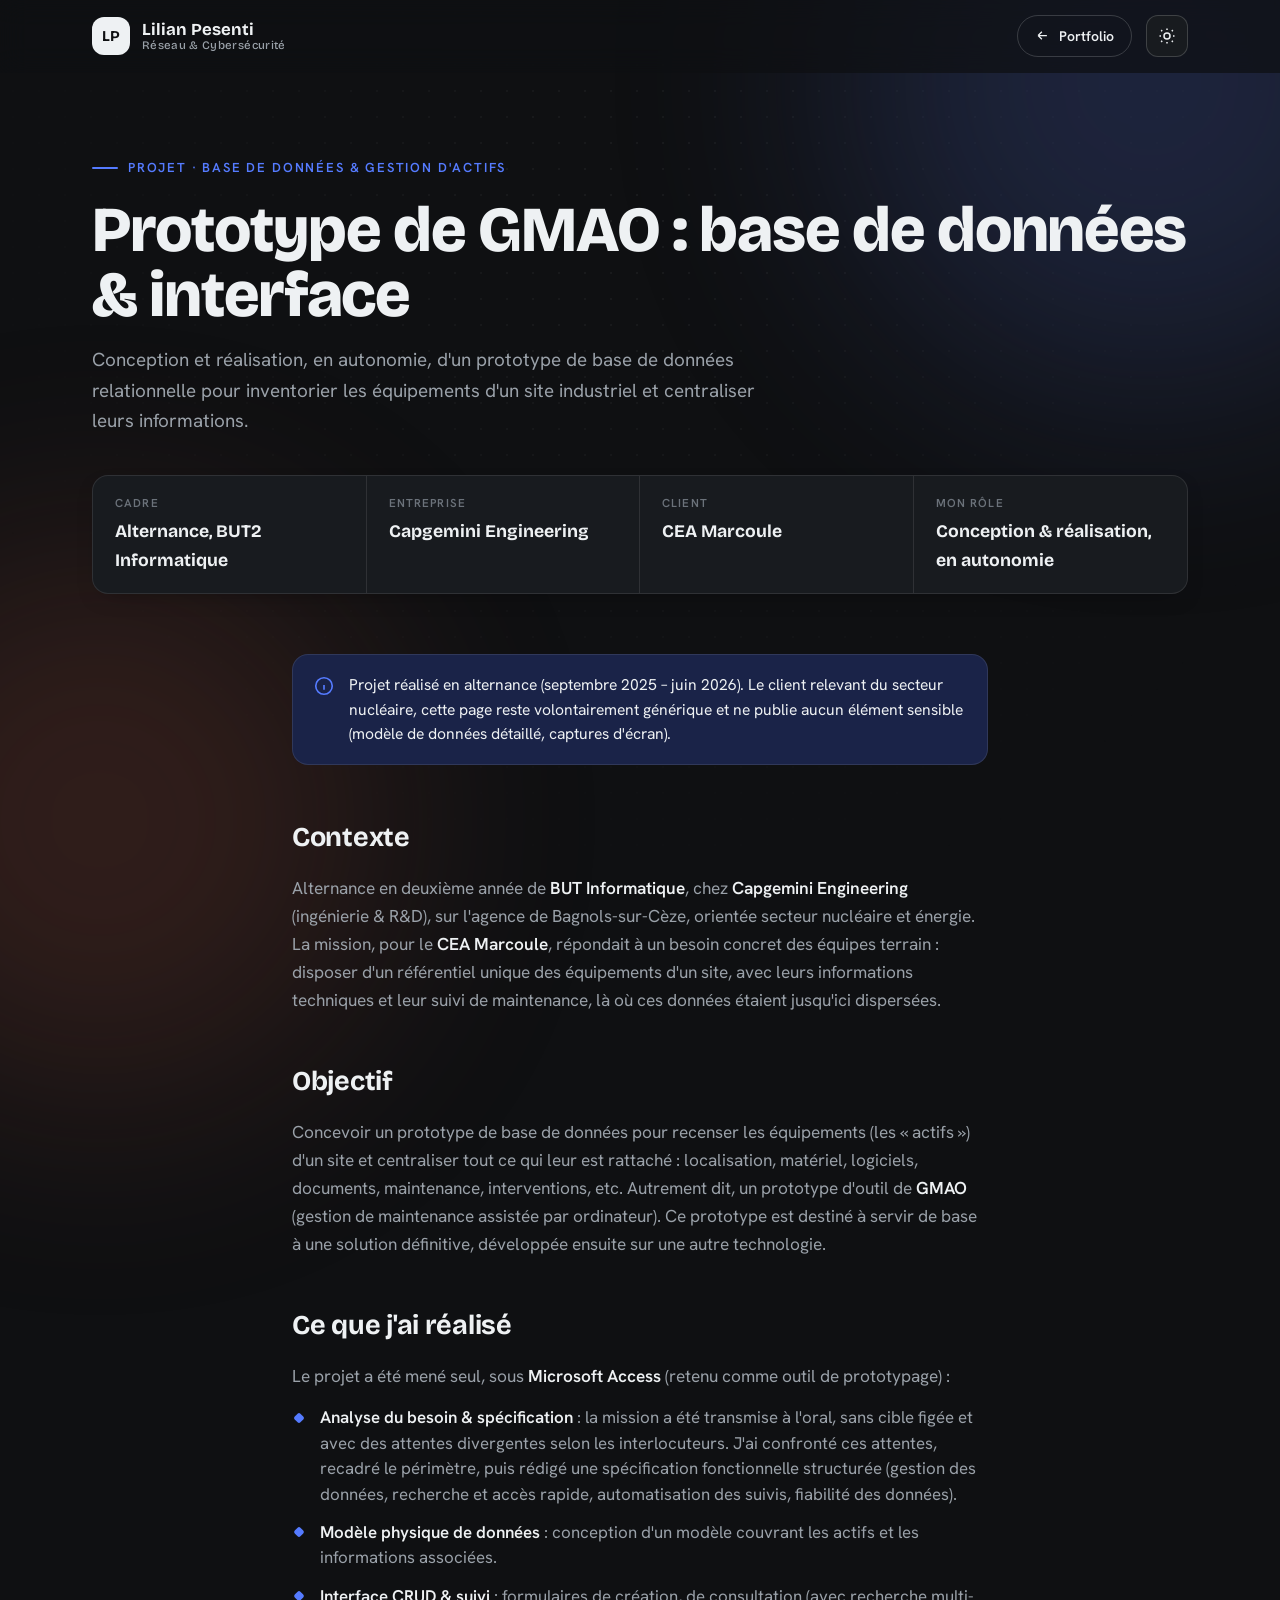
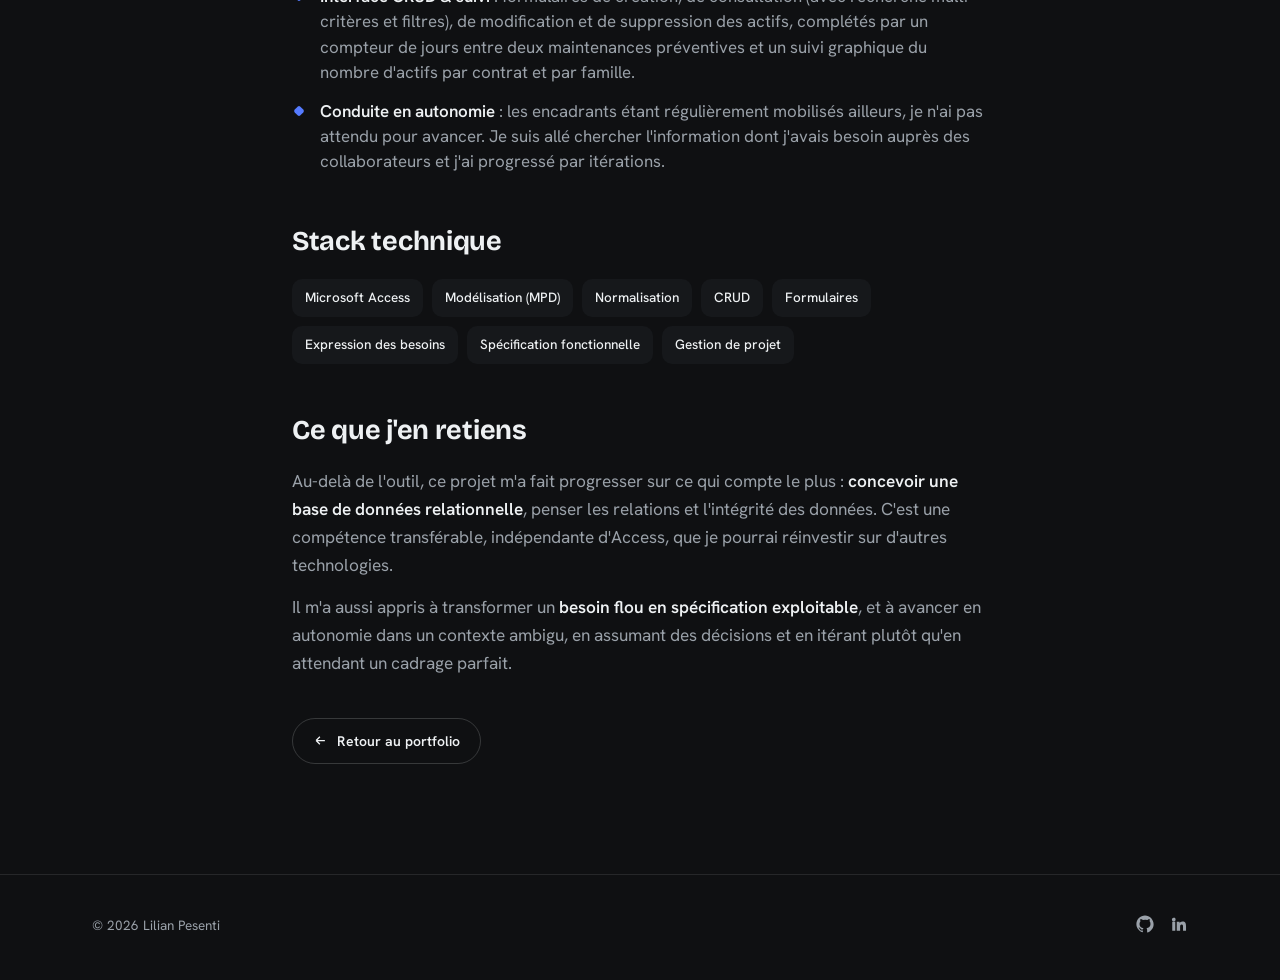
==== projet-bdd-gmao.html @ 59ba8c82 "Add files via upload" ====
<!DOCTYPE html>
<html lang="fr">
<head>
<meta charset="UTF-8" />
<script>(function(){var d=document.documentElement;d.classList.add('js');try{var t=localStorage.getItem('theme');if(t!=='light')d.classList.add('dark');}catch(e){}})();</script>
<meta name="viewport" content="width=device-width, initial-scale=1.0" />
<title>Prototype de GMAO : base de données &amp; interface — Lilian Pesenti</title>
<meta name="description" content="Étude de cas : conception d'un prototype de base de données relationnelle pour inventorier les équipements d'un site industriel (GMAO), en alternance chez Capgemini Engineering pour le CEA Marcoule, par Lilian Pesenti." />

<link rel="preconnect" href="https://fonts.googleapis.com" />
<link rel="preconnect" href="https://fonts.gstatic.com" crossorigin />
<link href="https://fonts.googleapis.com/css2?family=Bricolage+Grotesque:opsz,wght@12..96,500..800&family=Hanken+Grotesk:wght@400;500;600;700&display=swap" rel="stylesheet" />

<link rel="stylesheet" href="css/base.css" />
<link rel="stylesheet" href="css/main.css" />
<link rel="stylesheet" href="css/project.css" />
<link rel="stylesheet" href="css/dark.css" />
<script src="js/main.js" defer></script>
</head>
<body>
<div class="dots"></div><div class="blob b1"></div><div class="blob b2"></div>

<header id="top">
  <div class="wrap nav">
    <a class="brand" href="index.html"><span class="mk">LP</span><span class="nm">Lilian Pesenti<small>Réseau &amp; Cybersécurité</small></span></a>
    <div class="nav-right">
      <a class="btn" href="index.html"><svg viewBox="0 0 24 24" fill="none" stroke="currentColor" stroke-width="2"><path d="M19 12H5M5 12l6-6M5 12l6 6"/></svg>Portfolio</a>
      <button class="theme-toggle" id="themeToggle" aria-label="Changer de thème" title="Mode clair / sombre">
        <svg class="ic-sun" viewBox="0 0 24 24" fill="none" stroke="currentColor" stroke-width="2"><circle cx="12" cy="12" r="4"/><path d="M12 2v2M12 20v2M4 12H2M22 12h-2M5.6 5.6L4.2 4.2M19.8 19.8l-1.4-1.4M18.4 5.6l1.4-1.4M4.2 19.8l1.4-1.4"/></svg>
        <svg class="ic-moon" viewBox="0 0 24 24" fill="none" stroke="currentColor" stroke-width="2"><path d="M21 12.8A9 9 0 1111.2 3a7 7 0 009.8 9.8z"/></svg>
      </button>
    </div>
  </div>
</header>

<main>
<section class="proj-hero">
  <div class="wrap">
    <span class="eyebrow reveal">Projet · Base de données &amp; gestion d'actifs</span>
    <h1 class="reveal">Prototype de GMAO : base de données &amp; interface</h1>
    <p class="tagline reveal">Conception et réalisation, en autonomie, d'un prototype de base de données relationnelle pour inventorier les équipements d'un site industriel et centraliser leurs informations.</p>
    <div class="proj-meta reveal">
      <div class="m"><span class="k">Cadre</span><span class="v">Alternance, BUT2 Informatique</span></div>
      <div class="m"><span class="k">Entreprise</span><span class="v">Capgemini Engineering</span></div>
      <div class="m"><span class="k">Client</span><span class="v">CEA Marcoule</span></div>
      <div class="m"><span class="k">Mon rôle</span><span class="v">Conception &amp; réalisation, en autonomie</span></div>
    </div>
  </div>
</section>

<section class="proj-body">
  <div class="wrap narrow">
    <div class="callout reveal">
      <svg viewBox="0 0 24 24" fill="none" stroke="currentColor" stroke-width="1.8"><circle cx="12" cy="12" r="9"/><path d="M12 11v5M12 7.5h.01"/></svg>
      <div>Projet réalisé en alternance (septembre 2025 – juin 2026). Le client relevant du secteur nucléaire, cette page reste volontairement générique et ne publie aucun élément sensible (modèle de données détaillé, captures d'écran).</div>
    </div>

    <div class="block reveal">
      <h2>Contexte</h2>
      <p>Alternance en deuxième année de <b>BUT Informatique</b>, chez <b>Capgemini Engineering</b> (ingénierie &amp; R&amp;D), sur l'agence de Bagnols-sur-Cèze, orientée secteur nucléaire et énergie. La mission, pour le <b>CEA Marcoule</b>, répondait à un besoin concret des équipes terrain : disposer d'un référentiel unique des équipements d'un site, avec leurs informations techniques et leur suivi de maintenance, là où ces données étaient jusqu'ici dispersées.</p>
    </div>

    <div class="block reveal">
      <h2>Objectif</h2>
      <p>Concevoir un prototype de base de données pour recenser les équipements (les « actifs ») d'un site et centraliser tout ce qui leur est rattaché : localisation, matériel, logiciels, documents, maintenance, interventions, etc. Autrement dit, un prototype d'outil de <b>GMAO</b> (gestion de maintenance assistée par ordinateur). Ce prototype est destiné à servir de base à une solution définitive, développée ensuite sur une autre technologie.</p>
    </div>

    <div class="block reveal">
      <h2>Ce que j'ai réalisé</h2>
      <p>Le projet a été mené seul, sous <b>Microsoft Access</b> (retenu comme outil de prototypage) :</p>
      <ul>
        <li><b>Analyse du besoin &amp; spécification</b> : la mission a été transmise à l'oral, sans cible figée et avec des attentes divergentes selon les interlocuteurs. J'ai confronté ces attentes, recadré le périmètre, puis rédigé une spécification fonctionnelle structurée (gestion des données, recherche et accès rapide, automatisation des suivis, fiabilité des données).</li>
        <li><b>Modèle physique de données</b> : conception d'un modèle couvrant les actifs et les informations associées.</li>
        <li><b>Interface CRUD &amp; suivi</b> : formulaires de création, de consultation (avec recherche multi-critères et filtres), de modification et de suppression des actifs, complétés par un compteur de jours entre deux maintenances préventives et un suivi graphique du nombre d'actifs par contrat et par famille.</li>
        <li><b>Conduite en autonomie</b> : les encadrants étant régulièrement mobilisés ailleurs, je n'ai pas attendu pour avancer. Je suis allé chercher l'information dont j'avais besoin auprès des collaborateurs et j'ai progressé par itérations.</li>
      </ul>
    </div>

    <div class="block reveal">
      <h2>Stack technique</h2>
      <div class="chips">
        <span class="chip">Microsoft Access</span><span class="chip">Modélisation (MPD)</span><span class="chip">Normalisation</span><span class="chip">CRUD</span><span class="chip">Formulaires</span><span class="chip">Expression des besoins</span><span class="chip">Spécification fonctionnelle</span><span class="chip">Gestion de projet</span>
      </div>
    </div>

    <div class="block reveal">
      <h2>Ce que j'en retiens</h2>
      <p>Au-delà de l'outil, ce projet m'a fait progresser sur ce qui compte le plus : <b>concevoir une base de données relationnelle</b>, penser les relations et l'intégrité des données. C'est une compétence transférable, indépendante d'Access, que je pourrai réinvestir sur d'autres technologies.</p>
      <p>Il m'a aussi appris à transformer un <b>besoin flou en spécification exploitable</b>, et à avancer en autonomie dans un contexte ambigu, en assumant des décisions et en itérant plutôt qu'en attendant un cadrage parfait.</p>
    </div>

    <a class="btn reveal" href="index.html"><svg viewBox="0 0 24 24" fill="none" stroke="currentColor" stroke-width="2"><path d="M19 12H5M5 12l6-6M5 12l6 6"/></svg>Retour au portfolio</a>
  </div>
</section>
</main>

<footer><div class="wrap foot"><span>© <span id="year"></span> Lilian Pesenti</span><div class="soc"><a href="https://github.com/LilianPST" target="_blank" rel="noopener" aria-label="GitHub"><svg viewBox="0 0 24 24" fill="currentColor"><path d="M12 .5C5.7.5.5 5.7.5 12c0 5.1 3.3 9.4 7.9 10.9.6.1.8-.2.8-.5v-1.8c-3.2.7-3.9-1.4-3.9-1.4-.5-1.3-1.3-1.7-1.3-1.7-1-.7.1-.7.1-.7 1.2.1 1.8 1.2 1.8 1.2 1 1.8 2.7 1.3 3.4 1 .1-.8.4-1.3.7-1.6-2.6-.3-5.3-1.3-5.3-5.8 0-1.3.5-2.3 1.2-3.1-.1-.3-.5-1.5.1-3.1 0 0 1-.3 3.3 1.2a11.5 11.5 0 016 0C17 5 18 5.3 18 5.3c.6 1.6.2 2.8.1 3.1.8.8 1.2 1.8 1.2 3.1 0 4.5-2.7 5.5-5.3 5.8.4.4.8 1.1.8 2.2v3.3c0 .3.2.6.8.5 4.6-1.5 7.9-5.8 7.9-10.9C23.5 5.7 18.3.5 12 .5z"/></svg></a><a href="https://www.linkedin.com/in/lilian-pesenti" target="_blank" rel="noopener" aria-label="LinkedIn"><svg viewBox="0 0 24 24" fill="currentColor"><path d="M4.98 3.5A2.5 2.5 0 002.5 6a2.5 2.5 0 002.48 2.5A2.5 2.5 0 007.5 6 2.5 2.5 0 004.98 3.5zM3 9h4v12H3zM9 9h3.8v1.7h.05c.53-1 1.83-2.05 3.76-2.05 4.02 0 4.76 2.65 4.76 6.1V21h-4v-5.4c0-1.29-.02-2.95-1.8-2.95-1.8 0-2.07 1.4-2.07 2.85V21H9z"/></svg></a></div></div></footer>
</body>
</html>
---- css/base.css ----
/* =============================================================
   BASE — tokens, reset, typographie, fonds, utilitaires partagés
   Modifier ici : couleurs, polices, boutons, puces, badges.
   ============================================================= */

:root{
  /* Couleurs */
  --bg:#f7f5f0;        --bg-2:#efece3;       --card:#ffffff;
  --ink:#1a1916;       --muted:#6c685f;      --muted-2:#9c978c;
  --blue:#2d5bff;      --blue-ink:#1c3fcf;   --blue-soft:#e7ecff;
  --coral:#ff6a4d;     --coral-ink:#c33c22;  --coral-soft:#ffe5de;
  --green:#16a34a;     --green-ink:#0a7c43;  --green-soft:#dcf5e6;
  --line:rgba(26,25,22,.10);  --line-2:rgba(26,25,22,.18);

  /* Ombres */
  --shadow:0 14px 44px -22px rgba(26,25,22,.30);
  --shadow-sm:0 6px 20px -12px rgba(26,25,22,.25);

  /* Typographie */
  --disp:'Bricolage Grotesque', sans-serif;
  --sans:'Hanken Grotesk', sans-serif;

  /* Mise en page */
  --maxw:1160px;  --r:20px;
  --ease:cubic-bezier(.22,.61,.36,1);
}

*{margin:0;padding:0;box-sizing:border-box;}
html{scroll-behavior:smooth;}
body{
  font-family:var(--sans);
  background:var(--bg);
  color:var(--ink);
  line-height:1.62;
  font-size:17px;
  -webkit-font-smoothing:antialiased;
  overflow-x:hidden;
}
a{color:inherit;text-decoration:none;}
img{max-width:100%;display:block;}
::selection{background:var(--blue);color:#fff;}

/* ---- Fonds décoratifs ---- */
.dots,.blob{position:fixed;z-index:0;pointer-events:none;}
.dots{
  inset:0;
  background-image:radial-gradient(rgba(26,25,22,.055) 1px,transparent 1px);
  background-size:26px 26px;
  -webkit-mask-image:radial-gradient(circle at 50% 24%,#000,transparent 78%);
          mask-image:radial-gradient(circle at 50% 24%,#000,transparent 78%);
}
.blob{border-radius:50%;filter:blur(120px);}
.blob.b1{width:620px;height:620px;background:#bfccff;top:-230px;right:-180px;opacity:.38;}
.blob.b2{width:560px;height:560px;background:#ffccbb;bottom:-200px;left:-180px;opacity:.32;}

/* ---- Conteneur & sections ---- */
.wrap{max-width:var(--maxw);margin:0 auto;padding:0 32px;position:relative;z-index:2;}
section{padding:118px 0;}

/* ---- En-têtes de section ---- */
.eyebrow{display:inline-flex;align-items:center;gap:10px;font-size:13px;font-weight:600;letter-spacing:.14em;text-transform:uppercase;color:var(--blue);}
.eyebrow::before{content:"";width:26px;height:2px;background:var(--blue);border-radius:2px;}
.sec-head{margin-bottom:60px;max-width:760px;}
.sec-head h2{font-family:var(--disp);font-weight:700;font-size:clamp(2.1rem,4.8vw,3.4rem);line-height:1.03;letter-spacing:-.02em;margin-top:16px;}
.sec-head .kicker{color:var(--muted);font-size:1.08rem;margin-top:16px;max-width:600px;}

/* ---- Boutons ---- */
.btn{
  font-size:14px;font-weight:600;padding:11px 20px;border-radius:999px;
  border:1.5px solid var(--line-2);background:transparent;color:var(--ink);
  cursor:pointer;display:inline-flex;align-items:center;gap:9px;
  transition:transform .2s var(--ease),box-shadow .2s,background .2s,color .2s,border-color .2s;
}
.btn:hover{transform:translateY(-2px);box-shadow:var(--shadow-sm);}
.btn svg{width:15px;height:15px;}
.btn-fill{background:var(--blue);border-color:var(--blue);color:#fff;}
.btn-fill:hover{background:var(--blue-ink);border-color:var(--blue-ink);box-shadow:0 12px 30px -12px rgba(45,91,255,.6);}

/* ---- Puces / tags ---- */
.chips{display:flex;flex-wrap:wrap;gap:9px;}
.chip{font-size:13.5px;font-weight:500;color:var(--ink);background:var(--bg-2);border:1px solid transparent;border-radius:10px;padding:7px 12px;transition:.2s;}
.chip:hover{background:var(--blue);color:#fff;}
.chip.ph{background:none;border:1px dashed var(--line-2);color:var(--muted-2);}

/* ---- Badges ---- */
.badge{display:inline-block;font-size:11px;font-weight:700;letter-spacing:.03em;text-transform:uppercase;padding:4px 10px;border-radius:8px;margin-top:10px;}
.badge.live{background:var(--blue);color:#fff;}
.badge.ok{background:var(--green-soft);color:var(--green-ink);} /* « Obtenu » → vert (positif) */

/* ---- Animations d'apparition ---- */
.js .reveal{opacity:0;transform:translateY(24px);transition:opacity .7s var(--ease),transform .7s var(--ease);}
.js .reveal.in{opacity:1;transform:none;}
.js [data-stg]{opacity:0;transform:translateY(20px);}
.js [data-stg].in{opacity:1;transform:none;transition:opacity .65s var(--ease),transform .65s var(--ease);}

@media (prefers-reduced-motion:reduce){
  *{animation:none!important;transition:none!important;}
  .js .reveal,.js [data-stg]{opacity:1!important;transform:none!important;}
  html{scroll-behavior:auto;}
}
---- css/main.css ----
/* =============================================================
   MAIN — nav, hero, sections, footer (mise en page)
   ============================================================= */

/* ---------- Navigation ---------- */
header{position:fixed;inset:0 0 auto 0;z-index:50;background:rgba(247,245,240,.78);backdrop-filter:blur(14px);-webkit-backdrop-filter:blur(14px);border-bottom:1px solid transparent;transition:border-color .3s,background .3s;}
header.scrolled{border-bottom-color:var(--line);background:rgba(247,245,240,.9);}
.nav{display:flex;align-items:center;justify-content:space-between;height:72px;}
.brand{display:flex;align-items:center;gap:12px;}
.brand .mk{width:38px;height:38px;border-radius:12px;background:var(--ink);color:var(--bg);display:grid;place-items:center;font-family:var(--disp);font-weight:700;font-size:15px;}
.brand .nm{font-family:var(--disp);font-weight:700;font-size:1.05rem;line-height:1.05;}
.brand small{display:block;color:var(--muted);font-weight:500;font-size:11.5px;letter-spacing:.03em;}
.nav-links{display:flex;align-items:center;gap:28px;}
.nav-links a{font-size:14px;font-weight:600;color:var(--muted);transition:color .2s;}
.nav-links a .n{color:var(--muted-2);font-weight:500;margin-right:5px;}
.nav-links a:hover,.nav-links a.active{color:var(--ink);}
.nav-links a.active .n{color:var(--blue);}
.nav .btn{padding:9px 17px;}
/* Le bouton CV rempli garde son texte blanc (la règle .nav-links a est plus spécifique que .btn-fill) */
.nav-links a.btn-fill,
.nav-links a.btn-fill:hover{color:#fff;}
.nav-right{display:flex;align-items:center;gap:14px;}
.theme-toggle{background:var(--card);border:1.5px solid var(--line-2);border-radius:12px;width:42px;height:42px;cursor:pointer;color:var(--ink);display:grid;place-items:center;transition:transform .2s var(--ease),border-color .2s,color .2s;}
.theme-toggle:hover{transform:translateY(-2px);border-color:var(--blue);color:var(--blue);}
.theme-toggle svg{width:18px;height:18px;}
.theme-toggle .ic-sun{display:none;}
html.dark .theme-toggle .ic-sun{display:block;}
html.dark .theme-toggle .ic-moon{display:none;}
.burger{display:none;background:var(--card);border:1.5px solid var(--line-2);border-radius:12px;width:42px;height:42px;cursor:pointer;color:var(--ink);}
.burger span{display:block;width:18px;height:2px;background:currentColor;margin:4px auto;border-radius:2px;}

/* ---------- Hero ---------- */
.hero{padding:clamp(150px,30vh,240px) 0 90px;}
.hero-grid{display:grid;grid-template-columns:1.25fr .9fr;gap:56px;align-items:start;}
.hello{display:inline-flex;align-items:center;gap:10px;background:var(--coral-soft);color:var(--coral-ink);font-weight:600;font-size:14px;padding:8px 15px;border-radius:999px;}
.hello .dot{width:8px;height:8px;border-radius:50%;background:var(--coral);animation:pulse 2.4s infinite;}
@keyframes pulse{0%{box-shadow:0 0 0 0 rgba(255,106,77,.5);}70%{box-shadow:0 0 0 9px rgba(255,106,77,0);}100%{box-shadow:0 0 0 0 rgba(255,106,77,0);}}
.hero h1{font-family:var(--disp);font-weight:800;font-size:clamp(2.8rem,7vw,5.2rem);line-height:.98;letter-spacing:-.03em;margin:26px 0 0;}
.hero h1 .u,.contact-card h2 .u{position:relative;white-space:nowrap;}
.hero h1 .u::after{content:"";position:absolute;left:0;right:0;bottom:.06em;height:.12em;background:var(--coral);border-radius:4px;z-index:-1;opacity:.85;}
.hero .role{font-size:clamp(1.05rem,2vw,1.35rem);color:var(--ink);font-weight:600;margin-top:22px;}
.hero .role b{color:var(--blue);}
.hero .lead{color:var(--muted);font-size:1.12rem;max-width:500px;margin-top:18px;}
.hero .cta{display:flex;flex-wrap:wrap;gap:13px;margin-top:32px;}
.hero .cta .btn{padding:13px 24px;}

/* ---------- Carte profil (hero) ---------- */
.pcard{background:var(--card);border:1px solid var(--line);border-radius:26px;box-shadow:var(--shadow);overflow:hidden;margin-top:calc(154px - clamp(150px,30vh,240px));}
.pcard .photo{aspect-ratio:1/.82;background:linear-gradient(135deg,var(--blue-soft),var(--coral-soft));display:grid;place-items:center;color:var(--muted);}
.pcard .photo .ph-ic{display:flex;flex-direction:column;align-items:center;gap:10px;font-size:13px;font-weight:600;}
.pcard .photo .ph-ic svg{width:46px;height:46px;opacity:.55;}
.pcard .photo img{width:100%;height:100%;object-fit:cover;}
.pcard .pbody{padding:22px 24px 24px;}
.pcard .pname{font-family:var(--disp);font-weight:700;font-size:1.4rem;}
.pcard .prole{color:var(--blue);font-weight:600;font-size:.95rem;margin-top:2px;}
.pcard .pfacts{margin-top:18px;display:grid;gap:11px;}
.pcard .pf{display:flex;align-items:center;gap:11px;font-size:14.5px;color:var(--ink);}
.pcard .pf svg{width:17px;height:17px;color:var(--coral);flex:none;}
.pcard .pf b{color:var(--muted);font-weight:500;}
.pcard .psoc{display:flex;gap:10px;margin-top:20px;padding-top:18px;border-top:1px solid var(--line);}
.pcard .psoc a{width:40px;height:40px;border-radius:11px;border:1px solid var(--line-2);display:grid;place-items:center;color:var(--ink);transition:.2s;}
.pcard .psoc a:hover{background:var(--ink);color:var(--bg);transform:translateY(-2px);}
.pcard .psoc svg{width:18px;height:18px;}

/* ---------- Bandeau défilant ---------- */
.strip{margin-top:80px;border-top:1px solid var(--line);border-bottom:1px solid var(--line);padding:18px 0;overflow:hidden;}
.strip .run{display:flex;gap:40px;white-space:nowrap;animation:run 30s linear infinite;font-weight:600;color:var(--muted);font-size:15px;}
.strip .run span{display:inline-flex;gap:40px;align-items:center;}
.strip .run i{color:var(--coral);font-style:normal;}
@keyframes run{to{transform:translateX(-50%);}}

/* ---------- Profil ---------- */
.about-grid{display:grid;grid-template-columns:1.3fr .9fr;gap:48px;align-items:start;}
.about-text p{color:var(--muted);font-size:1.12rem;margin-bottom:18px;}
.about-text p b{color:var(--ink);font-weight:600;}
.metrics{display:grid;grid-template-columns:repeat(2,1fr);gap:14px;margin-top:32px;}
.metric{background:var(--card);border:1px solid var(--line);border-radius:18px;padding:20px;box-shadow:var(--shadow-sm);}
.metric .n{font-family:var(--disp);font-weight:700;font-size:2rem;color:var(--blue);line-height:1;}
.metric .l{color:var(--muted);font-size:.9rem;margin-top:7px;}
.seek{background:var(--card);border:1px solid var(--line);border-radius:22px;box-shadow:var(--shadow);overflow:hidden;}
.seek .top{background:var(--blue);color:#fff;padding:18px 24px;font-family:var(--disp);font-weight:700;font-size:1.15rem;display:flex;align-items:center;gap:10px;}
.seek .top svg{width:19px;height:19px;}
.seek .body{padding:8px 24px 20px;}
.seek .row{display:flex;justify-content:space-between;gap:16px;padding:13px 0;border-bottom:1px solid var(--line);font-size:.97rem;}
.seek .row:last-child{border-bottom:none;}
.seek dt{color:var(--muted);font-weight:500;}
.seek dd{font-weight:700;text-align:right;}
.seek dd a{color:var(--blue);font-weight:700;display:inline-flex;align-items:center;gap:6px;transition:color .2s;}
.seek dd a:hover{color:var(--blue-ink);}
.seek dd a svg{width:13px;height:13px;}

/* ---------- Compétences ---------- */
.skills-grid{display:grid;grid-template-columns:repeat(2,1fr);gap:20px;}
.skill-card{background:var(--card);border:1px solid var(--line);border-radius:var(--r);padding:28px;box-shadow:var(--shadow-sm);transition:transform .3s var(--ease),box-shadow .3s;}
.skill-card:hover{transform:translateY(-4px);box-shadow:var(--shadow);}
.skill-card .head{display:flex;align-items:center;gap:13px;margin-bottom:18px;}
.skill-card .ic{width:44px;height:44px;border-radius:13px;background:var(--blue-soft);color:var(--blue);display:grid;place-items:center;}
.skill-card:nth-child(even) .ic{background:var(--coral-soft);color:var(--coral-ink);}
.skill-card .ic svg{width:22px;height:22px;}
.skill-card h3{font-family:var(--disp);font-weight:700;font-size:1.25rem;}

/* ---------- Parcours ---------- */
.cols{display:grid;grid-template-columns:1fr 1fr;gap:52px;}
.col-title{display:flex;align-items:center;gap:11px;font-family:var(--disp);font-weight:700;font-size:1.3rem;margin-bottom:28px;}
.col-title .ic{width:34px;height:34px;border-radius:10px;background:var(--ink);color:var(--bg);display:grid;place-items:center;}
.col-title .ic svg{width:17px;height:17px;}
.tl{position:relative;padding-left:28px;}
.tl::before{content:"";position:absolute;left:5px;top:8px;bottom:8px;width:2px;background:var(--line-2);border-radius:2px;}
.tl-item{position:relative;padding-bottom:30px;}
.tl-item:last-child{padding-bottom:0;}
.tl-item::before{content:"";position:absolute;left:-27px;top:6px;width:11px;height:11px;border-radius:50%;background:var(--bg);border:2.5px solid var(--muted-2);}
.tl-item.live::before{background:var(--blue);border-color:var(--blue);box-shadow:0 0 0 5px var(--blue-soft);}
.tl-item .date{font-size:13px;font-weight:600;color:var(--muted-2);}
.tl-item h4{font-family:var(--disp);font-weight:700;font-size:1.18rem;margin:5px 0 3px;}
.tl-item .org{color:var(--blue);font-weight:600;font-size:.92rem;}
.tl-item p{color:var(--muted);font-size:.95rem;margin-top:7px;}

/* Certifications — bandeau pleine largeur (mis en avant sous les colonnes) */
.certs-block{margin-top:64px;padding-top:48px;border-top:1px solid var(--line);}
.cert-grid{display:flex;flex-direction:column;gap:14px;}
.cert{display:flex;align-items:center;gap:15px;background:var(--card);border:1px solid var(--line);border-radius:16px;padding:16px 18px;box-shadow:var(--shadow-sm);max-width:540px;}
.cert .bd{width:46px;height:46px;border-radius:13px;background:var(--blue-soft);color:var(--blue);display:grid;place-items:center;flex:none;}
.cert .bd svg{width:23px;height:23px;}
.cert strong{display:block;font-size:1.02rem;}
.cert span{color:var(--muted);font-size:.88rem;}
.cert.ph{border-style:dashed;box-shadow:none;background:none;}
.cert.ph .bd{background:none;border:1px dashed var(--line-2);color:var(--muted-2);}

/* ---------- Projets ---------- */
.proj-grid{display:grid;grid-template-columns:repeat(3,1fr);gap:24px;}
.proj-grid:has(.proj:only-child){grid-template-columns:1fr;max-width:620px;}
.proj{position:relative;background:var(--card);border:1px solid var(--line);border-radius:var(--r);overflow:hidden;box-shadow:var(--shadow-sm);display:flex;flex-direction:column;transition:transform .35s var(--ease),box-shadow .35s;}
.proj .card-link::after{content:"";position:absolute;inset:0;z-index:2;border-radius:inherit;}
.proj:hover{transform:translateY(-6px);box-shadow:var(--shadow);}
.proj .cover{height:150px;background:linear-gradient(130deg,#cdd8ff,#ffd2c7);display:flex;align-items:flex-end;padding:16px;position:relative;}
.proj:nth-child(2) .cover{background:linear-gradient(130deg,#ffd9cf,#d9e0ff);}
.proj:nth-child(3) .cover{background:linear-gradient(130deg,#cfe9da,#d4ddff);}
.proj .cover .ci{font-family:var(--disp);font-weight:800;font-size:2.2rem;color:rgba(26,25,22,.28);position:absolute;top:14px;right:18px;}
.proj .cover .ctag{background:#fff;color:#15140f;font-size:11.5px;font-weight:700;text-transform:uppercase;letter-spacing:.04em;padding:5px 10px;border-radius:8px;box-shadow:var(--shadow-sm);}
.proj .cover img{position:absolute;inset:0;width:100%;height:100%;object-fit:cover;}
.proj .pin{padding:24px;display:flex;flex-direction:column;flex:1;}
.proj h3{font-family:var(--disp);font-weight:700;font-size:1.45rem;line-height:1.05;}
.proj .yr{color:var(--muted-2);font-size:13px;font-weight:600;margin-top:3px;}
.proj p{color:var(--muted);font-size:.97rem;margin-top:12px;flex:1;}
.proj .links{display:flex;gap:18px;margin-top:18px;padding-top:16px;border-top:1px solid var(--line);}
.proj .links a{font-size:13.5px;font-weight:600;color:var(--blue);display:inline-flex;align-items:center;gap:6px;transition:.2s;}
.proj .links a:hover{color:var(--blue-ink);}
.proj .links a svg{width:14px;height:14px;}
.proj.ph{border-style:dashed;box-shadow:none;align-items:center;justify-content:center;text-align:center;padding:36px;color:var(--muted-2);min-height:240px;}
.proj.ph .pli{width:50px;height:50px;border-radius:14px;border:1px dashed var(--line-2);display:grid;place-items:center;margin-bottom:14px;color:var(--muted);}
.proj.ph .pli svg{width:24px;height:24px;}
.proj.ph h3{font-size:1.15rem;color:var(--muted);}
.proj.ph p{flex:none;font-size:13.5px;margin-top:6px;}

/* ---------- Contact ---------- */
.contact-card{background:var(--card);border:1px solid var(--line);border-radius:30px;box-shadow:var(--shadow);padding:64px 48px;text-align:center;position:relative;overflow:hidden;}
.contact-card>*{position:relative;z-index:1;}
.contact-card h2{font-family:var(--disp);font-weight:800;font-size:clamp(2.2rem,5.5vw,3.8rem);line-height:1;letter-spacing:-.02em;margin:18px auto 0;max-width:16ch;}
.contact-card h2 .u::after{content:"";position:absolute;left:0;right:0;bottom:.05em;height:.13em;background:var(--coral);border-radius:4px;z-index:-1;opacity:.85;}
.contact-card .sub{color:var(--muted);font-size:1.12rem;margin:20px auto 0;max-width:520px;}
.contact-card .actions{display:flex;flex-wrap:wrap;gap:13px;justify-content:center;margin-top:34px;}
.contact-card .actions .btn{padding:14px 26px;}
.contact-card .meta{display:flex;flex-wrap:wrap;gap:12px 32px;justify-content:center;margin-top:38px;font-size:14px;color:var(--muted);}
.contact-card .meta span{display:inline-flex;align-items:center;gap:8px;}
.contact-card .meta svg{width:16px;height:16px;color:var(--coral);}

/* ---------- Footer ---------- */
footer{padding:40px 0;border-top:1px solid var(--line);}
.foot{display:flex;justify-content:space-between;flex-wrap:wrap;gap:16px;font-size:13.5px;color:var(--muted);}
.foot .soc{display:flex;gap:16px;}
.foot .soc a:hover{color:var(--blue);}
.foot .soc svg{width:18px;height:18px;}

/* ---------- Responsive ---------- */
@media (max-width:920px){
  .blob{display:none;}
  .hero-grid,.about-grid,.skills-grid,.proj-grid,.cols{grid-template-columns:1fr;gap:40px;}
  section{padding:86px 0;}
  .hero{padding:128px 0 76px;}
  .pcard{max-width:420px;margin-top:0;}
  .nav-links{position:fixed;inset:72px 0 auto 0;flex-direction:column;align-items:flex-start;gap:0;background:rgba(247,245,240,.98);backdrop-filter:blur(16px);padding:8px 32px 24px;border-bottom:1px solid var(--line);transform:translateY(-130%);transition:transform .35s var(--ease);}
  .nav-links.open{transform:none;}
  .nav-links a{padding:15px 0;width:100%;border-bottom:1px solid var(--line);font-size:15px;}
  .nav-links .btn{margin-top:14px;width:100%;justify-content:center;border-bottom:none;}
  .burger{display:block;}
}
@media (max-width:560px){
  .wrap{padding:0 20px;}
  .metrics{grid-template-columns:1fr 1fr;}
  .contact-card{padding:48px 24px;}
}
---- css/project.css ----
/* =============================================================
   PROJECT — page d'étude de cas
   Réutilise base.css (tokens, boutons, puces) + main.css (nav, footer).
   ============================================================= */

.proj-hero{padding:150px 0 0;}
.proj-hero h1{font-family:var(--disp);font-weight:800;font-size:clamp(2.3rem,6vw,4rem);line-height:1.02;letter-spacing:-.02em;margin-top:18px;}
.proj-hero .tagline{color:var(--muted);font-size:1.18rem;max-width:680px;margin-top:18px;}

/* Bandeau d'informations clés */
.proj-meta{display:flex;flex-wrap:wrap;margin-top:38px;border:1px solid var(--line);border-radius:16px;overflow:hidden;background:var(--card);box-shadow:var(--shadow-sm);}
.proj-meta .m{flex:1 1 180px;padding:18px 22px;border-right:1px solid var(--line);}
.proj-meta .m:last-child{border-right:none;}
.proj-meta .k{display:block;font-size:11.5px;font-weight:600;letter-spacing:.1em;text-transform:uppercase;color:var(--muted-2);}
.proj-meta .v{display:block;font-family:var(--disp);font-weight:700;font-size:1.1rem;margin-top:6px;}

/* Corps de l'étude de cas */
.proj-body{padding:60px 0 110px;}
.narrow{max-width:760px;}

.callout{display:flex;gap:14px;align-items:flex-start;background:var(--blue-soft);border:1px solid var(--line);border-radius:16px;padding:18px 20px;color:var(--ink);font-size:.98rem;line-height:1.55;margin-bottom:50px;}
.callout svg{width:22px;height:22px;color:var(--blue);flex:none;margin-top:2px;}

.block{margin-bottom:44px;}
.block:last-of-type{margin-bottom:40px;}
.block h2{font-family:var(--disp);font-weight:700;font-size:1.7rem;letter-spacing:-.01em;margin-bottom:16px;}
.block p{color:var(--muted);font-size:1.08rem;margin-bottom:14px;}
.block p:last-child{margin-bottom:0;}
.block p b,.block li b{color:var(--ink);font-weight:600;}
.block ul{list-style:none;display:grid;gap:13px;margin-top:4px;}
.block li{position:relative;padding-left:28px;color:var(--muted);font-size:1.06rem;line-height:1.5;}
.block li::before{content:"";position:absolute;left:3px;top:.5em;width:8px;height:8px;border-radius:2px;background:var(--blue);transform:rotate(45deg);}
.block .chips{margin-top:2px;}

@media (max-width:680px){
  .proj-hero{padding:120px 0 0;}
  .proj-meta{flex-direction:column;}
  .proj-meta .m{border-right:none;border-bottom:1px solid var(--line);}
  .proj-meta .m:last-child{border-bottom:none;}
  .proj-body{padding:48px 0 84px;}
}
---- css/dark.css ----
/* =============================================================
   DARK — thème sombre (à tester).
   Activé par la classe .dark sur <html>, via le bouton lune/soleil.
   Principe : on surcharge surtout les variables de :root ; les rares
   éléments aux couleurs "en dur" sont ajustés ensuite.
   Pour désactiver le mode sombre : supprime ce fichier + son <link>,
   le bouton #themeToggle et le bloc de thème dans js/main.js.
   ============================================================= */

html.dark{
  --bg:#0f1012;        --bg-2:#16181b;       --card:#181b1f;
  --ink:#eef1f3;       --muted:#9aa1a9;      --muted-2:#6b727a;
  --blue:#557bff;      --blue-ink:#3f63f5;   --blue-soft:#1a2348;
  --coral:#ff7d60;     --coral-ink:#ffa590;  --coral-soft:#3a201a;
  --green:#22c55e;     --green-ink:#63d79c;  --green-soft:#13311f;
  --line:rgba(238,241,243,.10);  --line-2:rgba(238,241,243,.18);
  --shadow:0 18px 46px -22px rgba(0,0,0,.7);
  --shadow-sm:0 8px 24px -14px rgba(0,0,0,.55);
}

/* Fonds décoratifs (points plus clairs, halos atténués) */
html.dark .dots{background-image:radial-gradient(rgba(238,241,243,.05) 1px,transparent 1px);}
html.dark .blob.b1{background:#4359a8;opacity:.28;}
html.dark .blob.b2{background:#ab513c;opacity:.22;}

/* Barre de navigation (verre dépoli sombre) */
html.dark header{background:rgba(15,16,18,.72);}
html.dark header.scrolled{background:rgba(15,16,18,.9);}

/* Covers de projets : dégradés assombris + numéro clair */
html.dark .proj .cover{background:linear-gradient(130deg,#27305c,#3a2a26);}
html.dark .proj:nth-child(2) .cover{background:linear-gradient(130deg,#3a2a26,#27305c);}
html.dark .proj .cover .ci{color:rgba(255,255,255,.26);}

/* Menu mobile déroulant */
@media (max-width:920px){
  html.dark .nav-links{background:rgba(15,16,18,.98);}
}
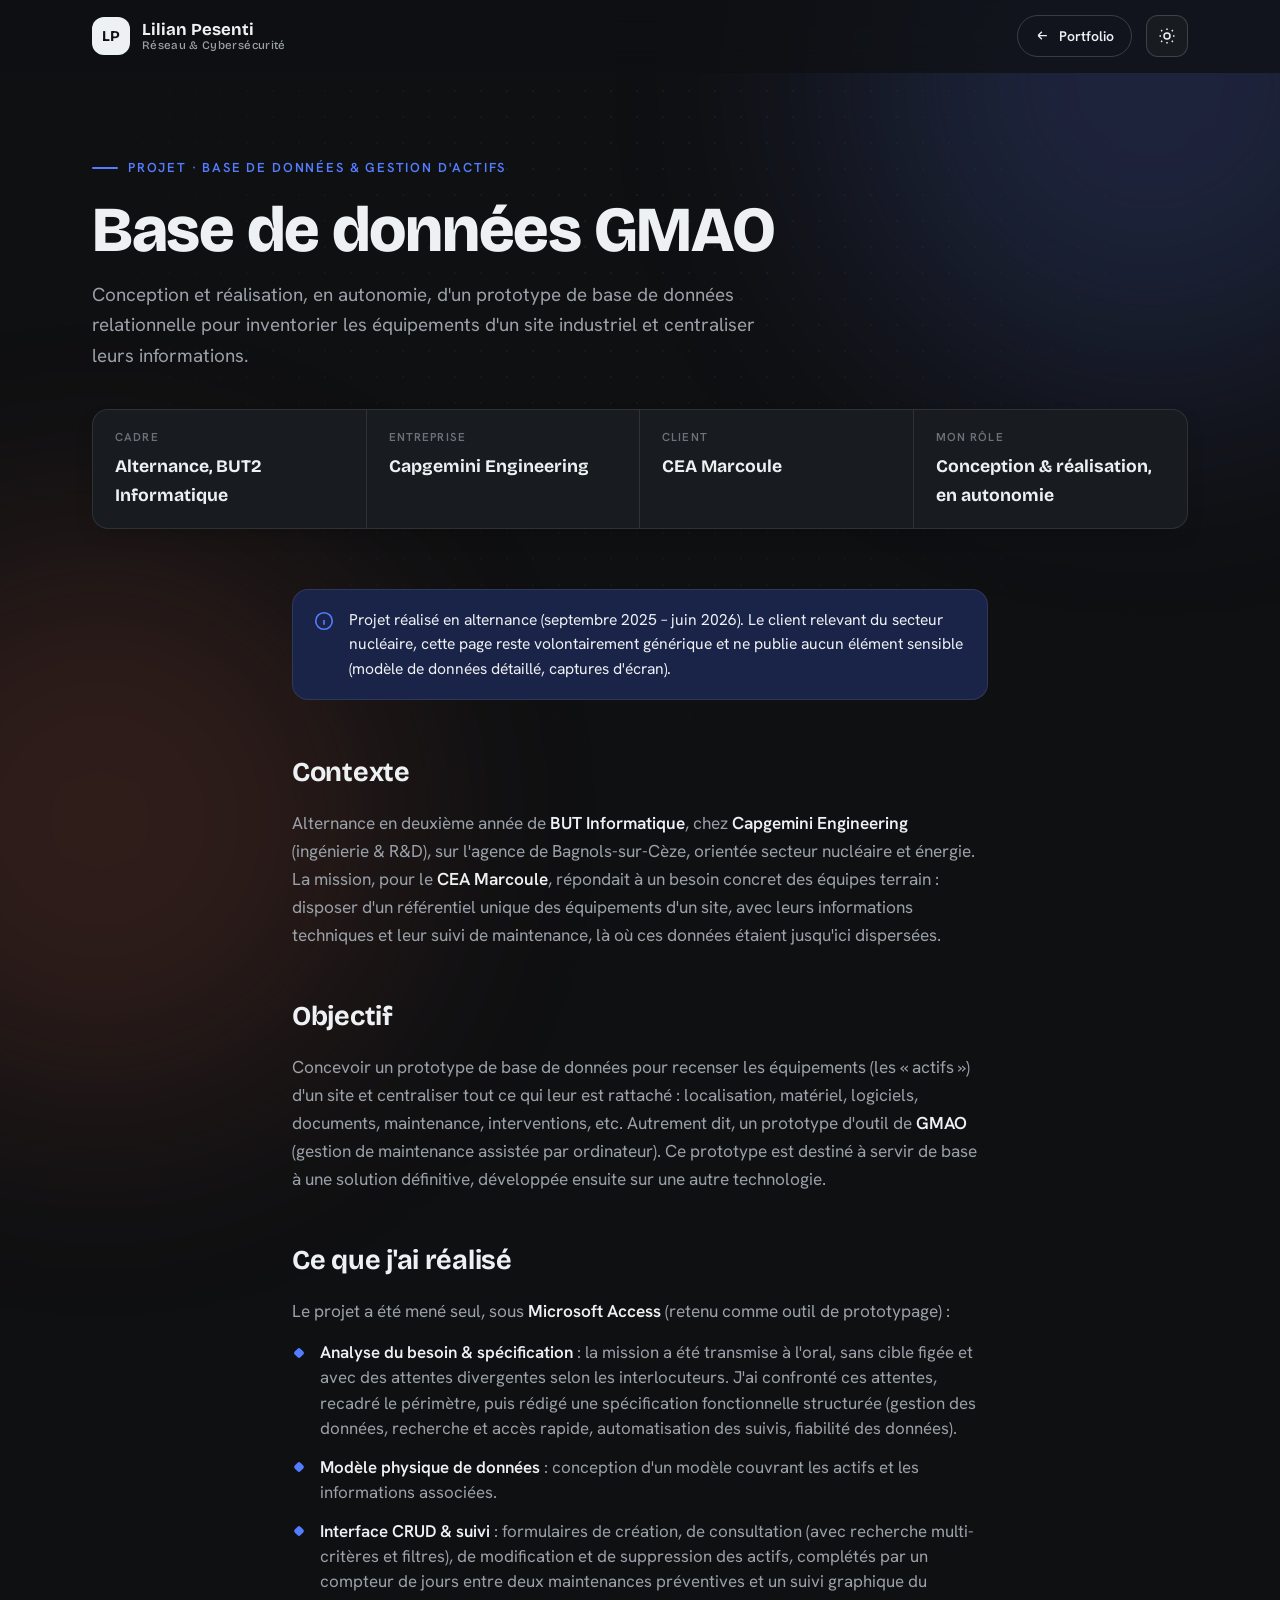
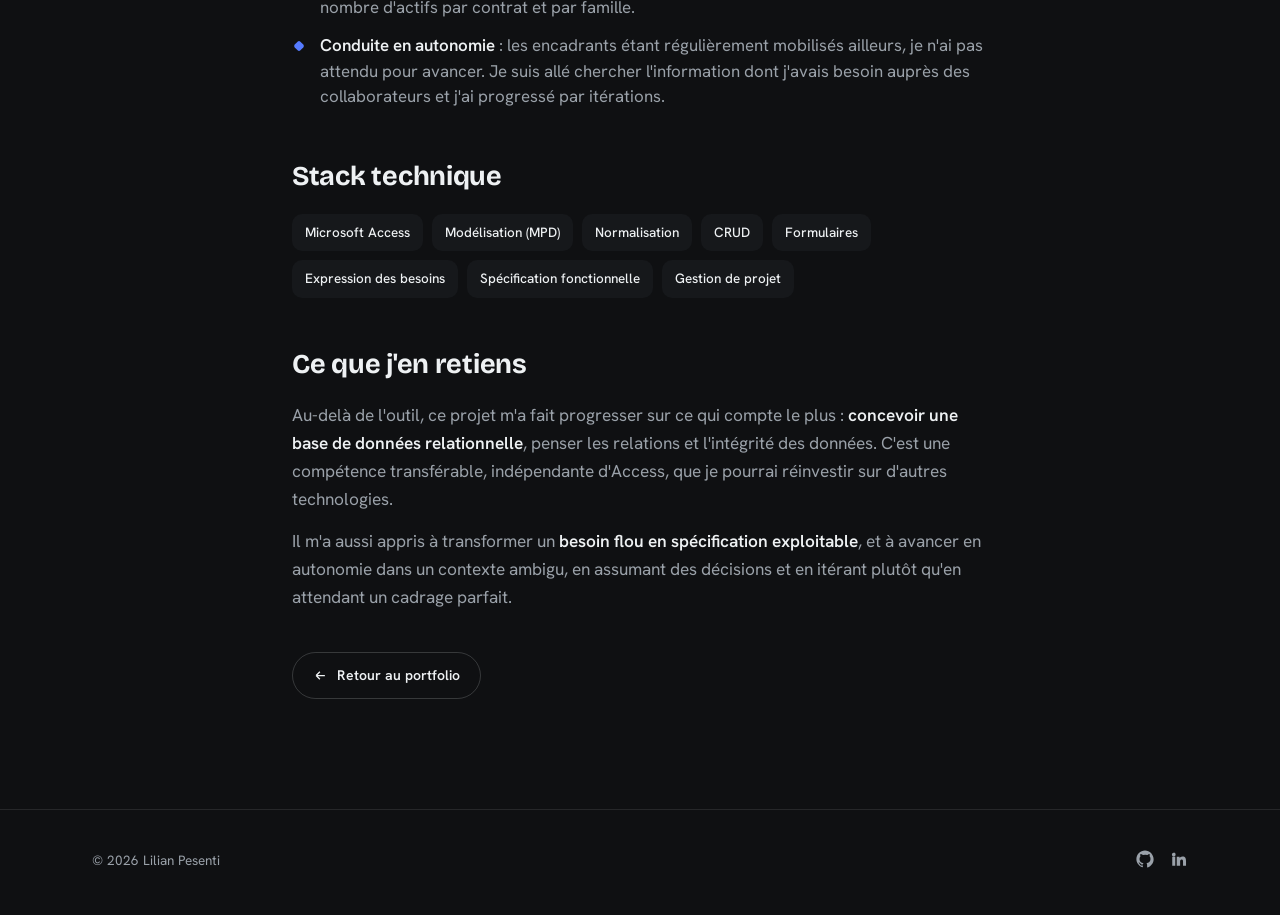
==== commit 8b09603b: "Add files via upload" ====
--- a/projet-bdd-gmao.html
+++ b/projet-bdd-gmao.html
@@ -37,7 +37,7 @@
 <section class="proj-hero">
   <div class="wrap">
     <span class="eyebrow reveal">Projet · Base de données &amp; gestion d'actifs</span>
-    <h1 class="reveal">Prototype de GMAO : base de données &amp; interface</h1>
+    <h1 class="reveal">Base de données GMAO</h1>
     <p class="tagline reveal">Conception et réalisation, en autonomie, d'un prototype de base de données relationnelle pour inventorier les équipements d'un site industriel et centraliser leurs informations.</p>
     <div class="proj-meta reveal">
       <div class="m"><span class="k">Cadre</span><span class="v">Alternance, BUT2 Informatique</span></div>
